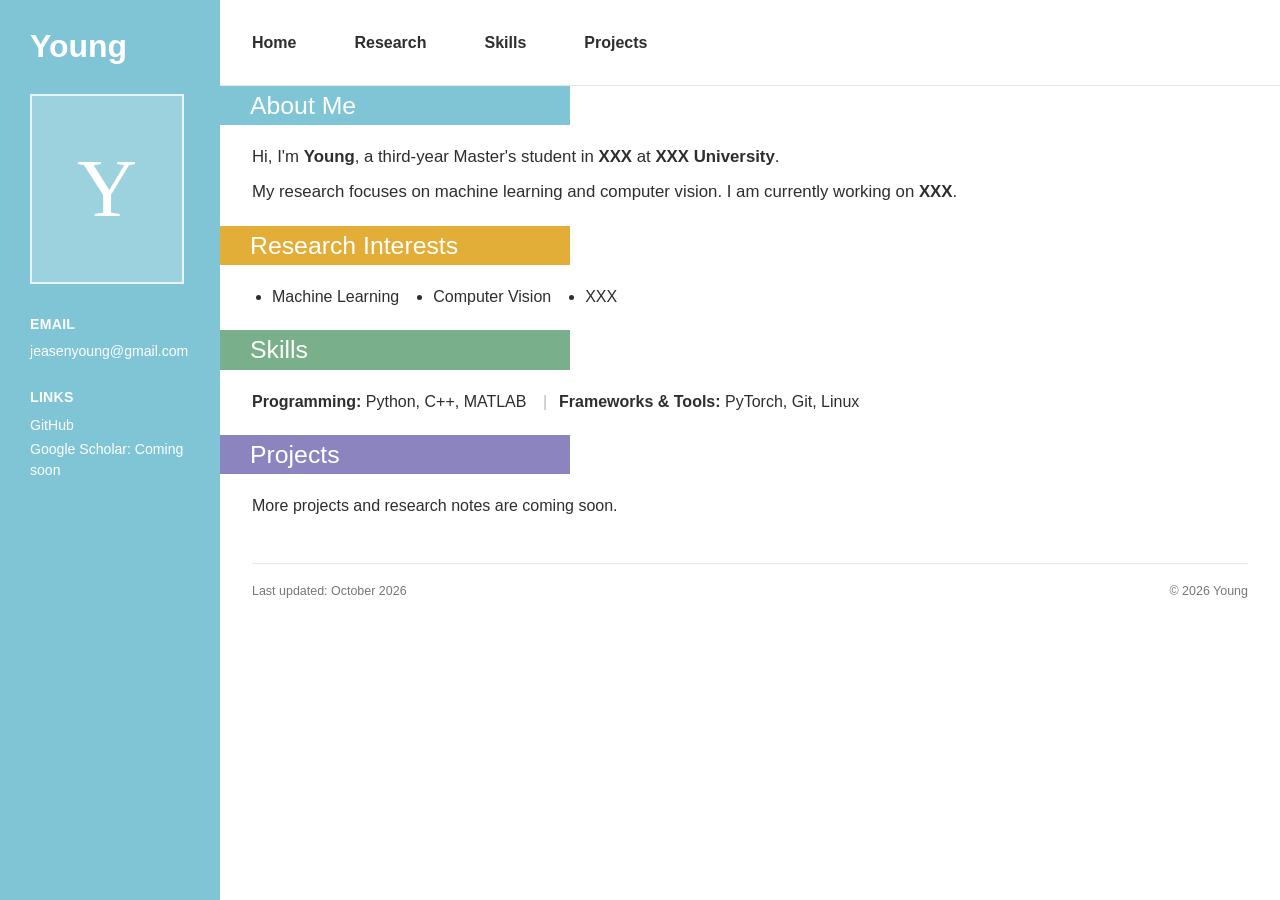
==== index.html @ 322475b1 "修改格式" ====
<!DOCTYPE html>
<html lang="en">
<head>
    <meta charset="UTF-8">
    <meta name="viewport" content="width=device-width, initial-scale=1.0">
    <meta name="description" content="Young's academic homepage — Master's student interested in machine learning and computer vision.">
    <title>Young | Academic Homepage</title>
    <link rel="stylesheet" href="styles.css">
</head>
<body>
    <div class="page">
        <aside class="sidebar">
            <a class="name" href="#home">Young</a>

            <!-- Replace this block with: <img class="portrait" src="avatar.jpg" alt="Portrait of Young"> -->
            <div class="portrait portrait-placeholder" aria-label="Photo placeholder">
                <span>Y</span>
            </div>

            <div class="side-info">
                <h2>Email</h2>
                <a href="mailto:jeasenyoung@gmail.com">jeasenyoung@gmail.com</a>

                <h2>Links</h2>
                <a href="https://github.com/aycJeasn" target="_blank" rel="noreferrer">GitHub</a>
                <span>Google Scholar: Coming soon</span>
            </div>
        </aside>

        <div class="main-column">
            <header class="topbar" id="home">
                <nav aria-label="Main navigation">
                    <a href="#about">Home</a>
                    <a href="#research">Research</a>
                    <a href="#skills">Skills</a>
                    <a href="#projects">Projects</a>
                </nav>
            </header>

            <main>
                <section id="about">
                    <h1>About Me</h1>
                    <div class="section-content intro">
                        <p>
                            Hi, I'm <strong>Young</strong>, a third-year Master's student in
                            <strong>XXX</strong> at <strong>XXX University</strong>.
                        </p>
                        <p>
                            My research focuses on machine learning and computer vision.
                            I am currently working on <strong>XXX</strong>.
                        </p>
                    </div>
                </section>

                <section id="research">
                    <h2>Research Interests</h2>
                    <div class="section-content">
                        <ul class="compact-list">
                            <li>Machine Learning</li>
                            <li>Computer Vision</li>
                            <li>XXX</li>
                        </ul>
                    </div>
                </section>

                <section id="skills">
                    <h2>Skills</h2>
                    <div class="section-content skill-list">
                        <p><strong>Programming:</strong> Python, C++, MATLAB</p>
                        <p><strong>Frameworks &amp; Tools:</strong> PyTorch, Git, Linux</p>
                    </div>
                </section>

                <section id="projects">
                    <h2>Projects</h2>
                    <div class="section-content">
                        <p>More projects and research notes are coming soon.</p>
                    </div>
                </section>
            </main>

            <footer>
                <span>Last updated: October 2026</span>
                <span>© 2026 Young</span>
            </footer>
        </div>
    </div>
</body>
</html>
---- styles.css ----
:root {
    --sidebar: #7fc5d5;
    --research: #e2ae37;
    --skills: #79af8b;
    --projects: #8c84bf;
    --text: #2e2e2e;
    --muted: #777;
    --page: #ffffff;
    --line: #e6e6e6;
}

* {
    box-sizing: border-box;
}

html {
    scroll-behavior: smooth;
}

body {
    margin: 0;
    background: var(--page);
    color: var(--text);
    font-family: Arial, Helvetica, sans-serif;
    font-size: 16px;
    line-height: 1.45;
}

a {
    color: inherit;
    text-decoration: none;
}

a:hover {
    text-decoration: underline;
}

.page {
    display: grid;
    min-height: 100vh;
    grid-template-columns: 220px minmax(0, 1fr);
}

.sidebar {
    min-height: 100vh;
    padding: 30px;
    background: var(--sidebar);
    color: #fff;
}

.name {
    display: block;
    margin-bottom: 30px;
    font-size: 2rem;
    font-weight: 700;
    line-height: 1.05;
}

.portrait {
    display: block;
    width: 154px;
    height: 190px;
    margin-bottom: 30px;
    border: 2px solid rgba(255, 255, 255, 0.75);
    object-fit: cover;
}

.portrait-placeholder {
    display: grid;
    place-items: center;
    background: rgba(255, 255, 255, 0.22);
}

.portrait-placeholder span {
    font-family: Georgia, "Times New Roman", serif;
    font-size: 5.2rem;
}

.side-info {
    display: flex;
    flex-direction: column;
    align-items: flex-start;
    font-size: 0.88rem;
    overflow-wrap: anywhere;
}

.side-info h2 {
    margin: 0 0 5px;
    font-size: 0.88rem;
    letter-spacing: 0.02em;
    text-transform: uppercase;
}

.side-info h2:not(:first-child) {
    margin-top: 24px;
}

.side-info a,
.side-info span {
    margin: 2px 0;
}

.main-column {
    min-width: 0;
}

.topbar {
    display: flex;
    min-height: 86px;
    align-items: center;
    padding: 0 32px;
    border-bottom: 1px solid var(--line);
}

.topbar nav {
    display: flex;
    gap: clamp(28px, 5vw, 58px);
}

.topbar a {
    font-size: 1rem;
    font-weight: 600;
}

main {
    max-width: 1050px;
    padding: 0 32px 24px;
}

section {
    scroll-margin-top: 16px;
}

section h1,
section h2 {
    width: min(350px, calc(100% + 32px));
    margin: 0 0 20px -32px;
    padding: 6px 30px;
    color: #fff;
    font-size: 1.55rem;
    font-weight: 500;
    line-height: 1.1;
}

section h1 {
    background: var(--sidebar);
}

#research h2 {
    background: var(--research);
}

#skills h2 {
    background: var(--skills);
}

#projects h2 {
    background: var(--projects);
}

.section-content {
    padding: 0 0 22px;
}

.section-content p {
    margin: 0 0 10px;
}

.section-content p:last-child {
    margin-bottom: 0;
}

.intro {
    max-width: 850px;
    font-size: 1.05rem;
}

.compact-list {
    display: flex;
    flex-wrap: wrap;
    gap: 8px 34px;
    margin: 0;
    padding-left: 20px;
}

.skill-list p {
    display: inline;
}

.skill-list p + p::before {
    margin: 0 12px;
    color: #bbb;
    content: "|";
}

footer {
    display: flex;
    max-width: 1050px;
    justify-content: space-between;
    gap: 20px;
    margin: 0 32px;
    padding: 18px 0 28px;
    border-top: 1px solid var(--line);
    color: var(--muted);
    font-size: 0.78rem;
}

@media (min-width: 1100px) {
    .sidebar {
        padding-left: 30px;
    }

    .main-column {
        max-width: 1200px;
    }
}

@media (max-width: 700px) {
    .page {
        display: block;
    }

    .sidebar {
        display: grid;
        min-height: auto;
        grid-template-columns: 90px minmax(0, 1fr);
        gap: 14px 20px;
        padding: 24px;
    }

    .name {
        grid-column: 1 / -1;
        margin: 0;
        font-size: 1.7rem;
    }

    .portrait {
        width: 90px;
        height: 112px;
        margin: 0;
    }

    .portrait-placeholder span {
        font-size: 3.2rem;
    }

    .side-info {
        justify-content: center;
        font-size: 0.78rem;
    }

    .side-info h2:not(:first-child) {
        margin-top: 10px;
    }

    .topbar {
        min-height: 62px;
        padding: 0 20px;
        overflow-x: auto;
    }

    .topbar nav {
        gap: 24px;
    }

    .topbar a {
        font-size: 0.9rem;
    }

    main {
        padding: 0 20px 16px;
    }

    section h1,
    section h2 {
        width: calc(100% + 40px);
        margin: 0 0 18px -20px;
        padding: 7px 20px;
        font-size: 1.25rem;
    }

    .section-content {
        padding-bottom: 20px;
    }

    .intro {
        font-size: 0.98rem;
    }

    .compact-list {
        display: block;
    }

    .compact-list li + li {
        margin-top: 5px;
    }

    .skill-list p {
        display: block;
    }

    .skill-list p + p::before {
        content: none;
    }

    footer {
        margin: 0 20px;
        padding-bottom: 22px;
    }
}
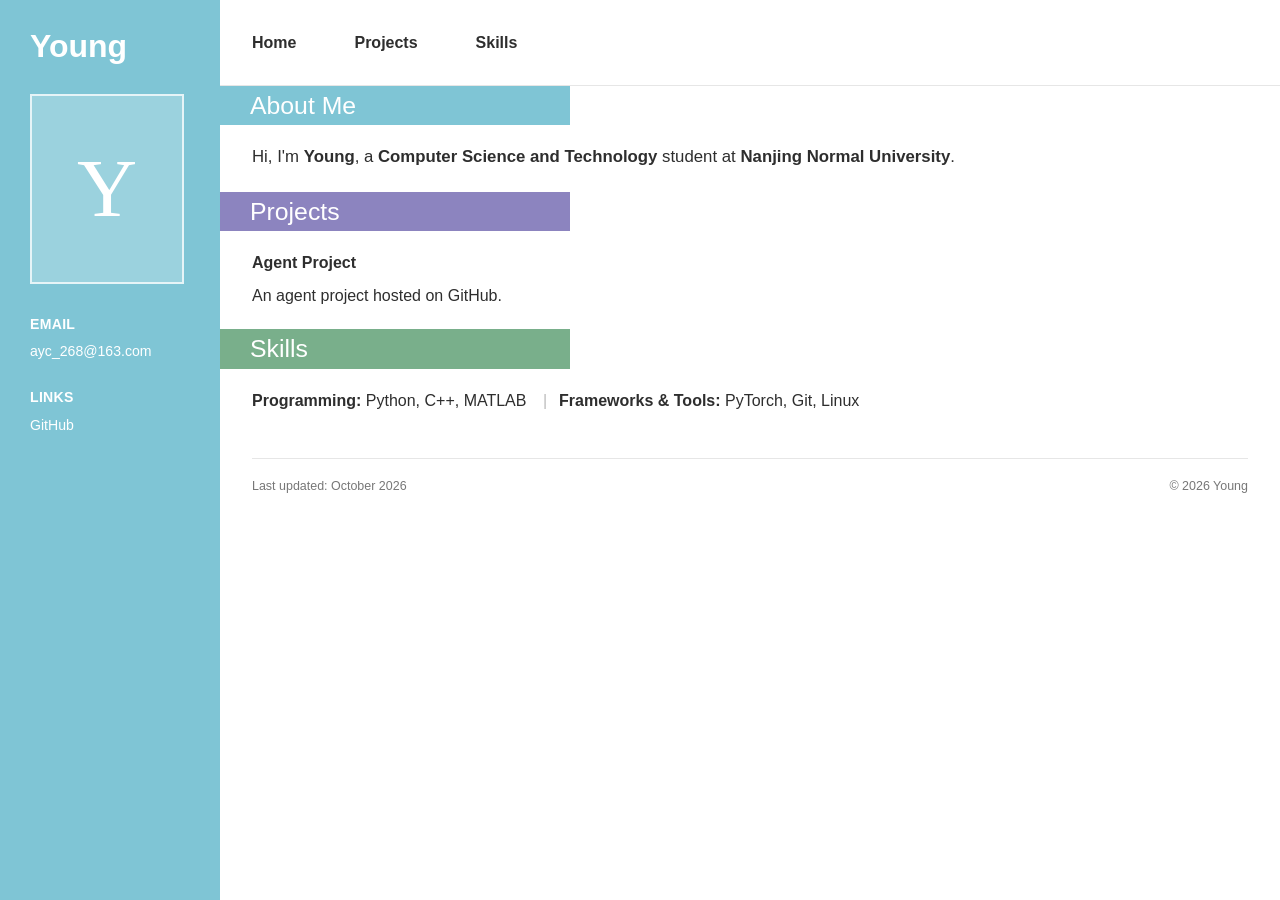
==== commit 0cc8f608: "更新项目链接" ====
--- a/index.html
+++ b/index.html
@@ -3,7 +3,7 @@
 <head>
     <meta charset="UTF-8">
     <meta name="viewport" content="width=device-width, initial-scale=1.0">
-    <meta name="description" content="Young's academic homepage — Master's student interested in machine learning and computer vision.">
+    <meta name="description" content="Young's personal homepage — a Computer Science and Technology student at Nanjing Normal University.">
     <title>Young | Academic Homepage</title>
     <link rel="stylesheet" href="styles.css">
 </head>
@@ -19,11 +19,10 @@
 
             <div class="side-info">
                 <h2>Email</h2>
-                <a href="mailto:jeasenyoung@gmail.com">jeasenyoung@gmail.com</a>
+                <a href="mailto:ayc_268@163.com">ayc_268@163.com</a>
 
                 <h2>Links</h2>
-                <a href="https://github.com/aycJeasn" target="_blank" rel="noreferrer">GitHub</a>
-                <span>Google Scholar: Coming soon</span>
+                <a href="https://github.com/winnielab" target="_blank" rel="noreferrer">GitHub</a>
             </div>
         </aside>
 
@@ -31,9 +30,9 @@
             <header class="topbar" id="home">
                 <nav aria-label="Main navigation">
                     <a href="#about">Home</a>
-                    <a href="#research">Research</a>
+                    <a href="#projects">Projects</a>
                     <a href="#skills">Skills</a>
-                    <a href="#projects">Projects</a>
+                    <!-- <a href="#research">Research</a> -->
                 </nav>
             </header>
 
@@ -42,16 +41,25 @@
                     <h1>About Me</h1>
                     <div class="section-content intro">
                         <p>
-                            Hi, I'm <strong>Young</strong>, a third-year Master's student in
-                            <strong>XXX</strong> at <strong>XXX University</strong>.
-                        </p>
-                        <p>
-                            My research focuses on machine learning and computer vision.
-                            I am currently working on <strong>XXX</strong>.
+                            Hi, I'm <strong>Young</strong>, a <strong>Computer Science and Technology</strong>
+                            student at <strong>Nanjing Normal University</strong>.
                         </p>
                     </div>
                 </section>
 
+                <section id="projects">
+                    <h2>Projects</h2>
+                    <div class="section-content">
+                        <p>
+                            <strong>
+                                <a href="https://github.com/winnielab/agent-repo" target="_blank" rel="noreferrer">Agent Project</a>
+                            </strong>
+                        </p>
+                        <p>An agent project hosted on GitHub.</p>
+                    </div>
+                </section>
+
+                <!-- Temporarily hidden until research interests are ready.
                 <section id="research">
                     <h2>Research Interests</h2>
                     <div class="section-content">
@@ -62,19 +70,13 @@
                         </ul>
                     </div>
                 </section>
+                -->
 
                 <section id="skills">
                     <h2>Skills</h2>
                     <div class="section-content skill-list">
                         <p><strong>Programming:</strong> Python, C++, MATLAB</p>
                         <p><strong>Frameworks &amp; Tools:</strong> PyTorch, Git, Linux</p>
-                    </div>
-                </section>
-
-                <section id="projects">
-                    <h2>Projects</h2>
-                    <div class="section-content">
-                        <p>More projects and research notes are coming soon.</p>
                     </div>
                 </section>
             </main>
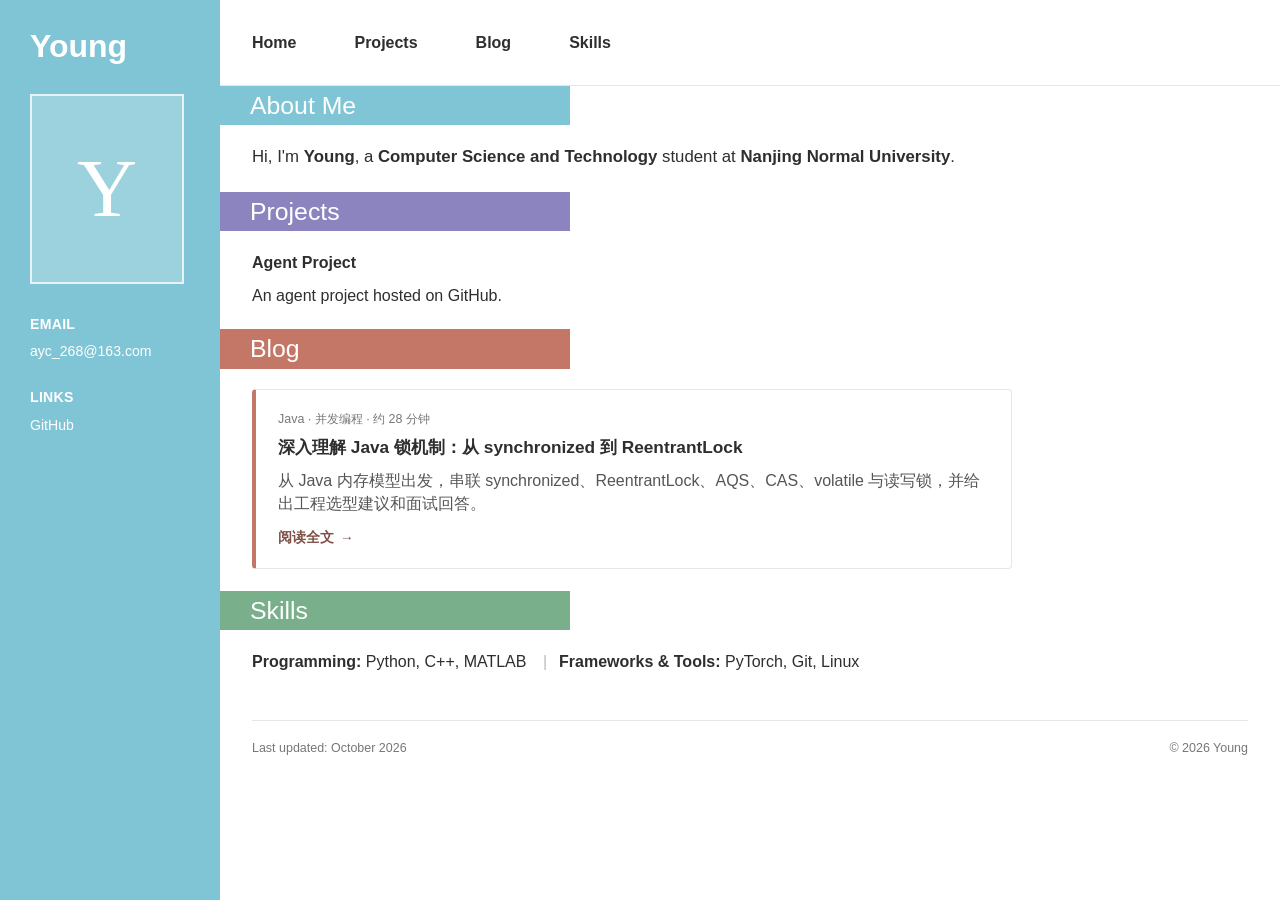
==== commit 02e18ae3: "update blog" ====
--- a/index.html
+++ b/index.html
@@ -31,6 +31,7 @@
                 <nav aria-label="Main navigation">
                     <a href="#about">Home</a>
                     <a href="#projects">Projects</a>
+                    <a href="#blog">Blog</a>
                     <a href="#skills">Skills</a>
                     <!-- <a href="#research">Research</a> -->
                 </nav>
@@ -56,6 +57,20 @@
                             </strong>
                         </p>
                         <p>An agent project hosted on GitHub.</p>
+                    </div>
+                </section>
+
+                <section id="blog">
+                    <h2>Blog</h2>
+                    <div class="section-content">
+                        <article class="blog-card">
+                            <div class="blog-card__meta">Java · 并发编程 · 约 28 分钟</div>
+                            <h3>
+                                <a href="blog/java-locks.html">深入理解 Java 锁机制：从 synchronized 到 ReentrantLock</a>
+                            </h3>
+                            <p>从 Java 内存模型出发，串联 synchronized、ReentrantLock、AQS、CAS、volatile 与读写锁，并给出工程选型建议和面试回答。</p>
+                            <a class="blog-card__link" href="blog/java-locks.html">阅读全文 <span aria-hidden="true">→</span></a>
+                        </article>
                     </div>
                 </section>
 
--- a/styles.css
+++ b/styles.css
@@ -3,6 +3,7 @@
     --research: #e2ae37;
     --skills: #79af8b;
     --projects: #8c84bf;
+    --blog: #c47767;
     --text: #2e2e2e;
     --muted: #777;
     --page: #ffffff;
@@ -158,6 +159,65 @@
     background: var(--projects);
 }
 
+#blog h2 {
+    background: var(--blog);
+}
+
+.blog-card {
+    max-width: 760px;
+    padding: 20px 22px;
+    border: 1px solid var(--line);
+    border-left: 4px solid var(--blog);
+    border-radius: 4px;
+    transition: border-color 160ms ease, transform 160ms ease;
+}
+
+.blog-card:hover {
+    border-color: color-mix(in srgb, var(--blog) 55%, var(--line));
+    transform: translateY(-2px);
+}
+
+.blog-card__meta {
+    margin-bottom: 7px;
+    color: var(--muted);
+    font-size: 0.78rem;
+}
+
+.blog-card h3 {
+    margin: 0 0 9px;
+    font-size: 1.08rem;
+}
+
+.blog-card p {
+    color: #555;
+}
+
+.blog-card__link {
+    display: inline-flex;
+    gap: 6px;
+    align-items: center;
+    color: #805148;
+    font-size: 0.86rem;
+    font-weight: 700;
+}
+
+@media (prefers-color-scheme: dark) {
+    :root {
+        --text: #e6edf3;
+        --muted: #9198a1;
+        --page: #0d1117;
+        --line: #30363d;
+    }
+
+    .blog-card p {
+        color: #b7bec8;
+    }
+
+    .blog-card__link {
+        color: #e09a8b;
+    }
+}
+
 .section-content {
     padding: 0 0 22px;
 }
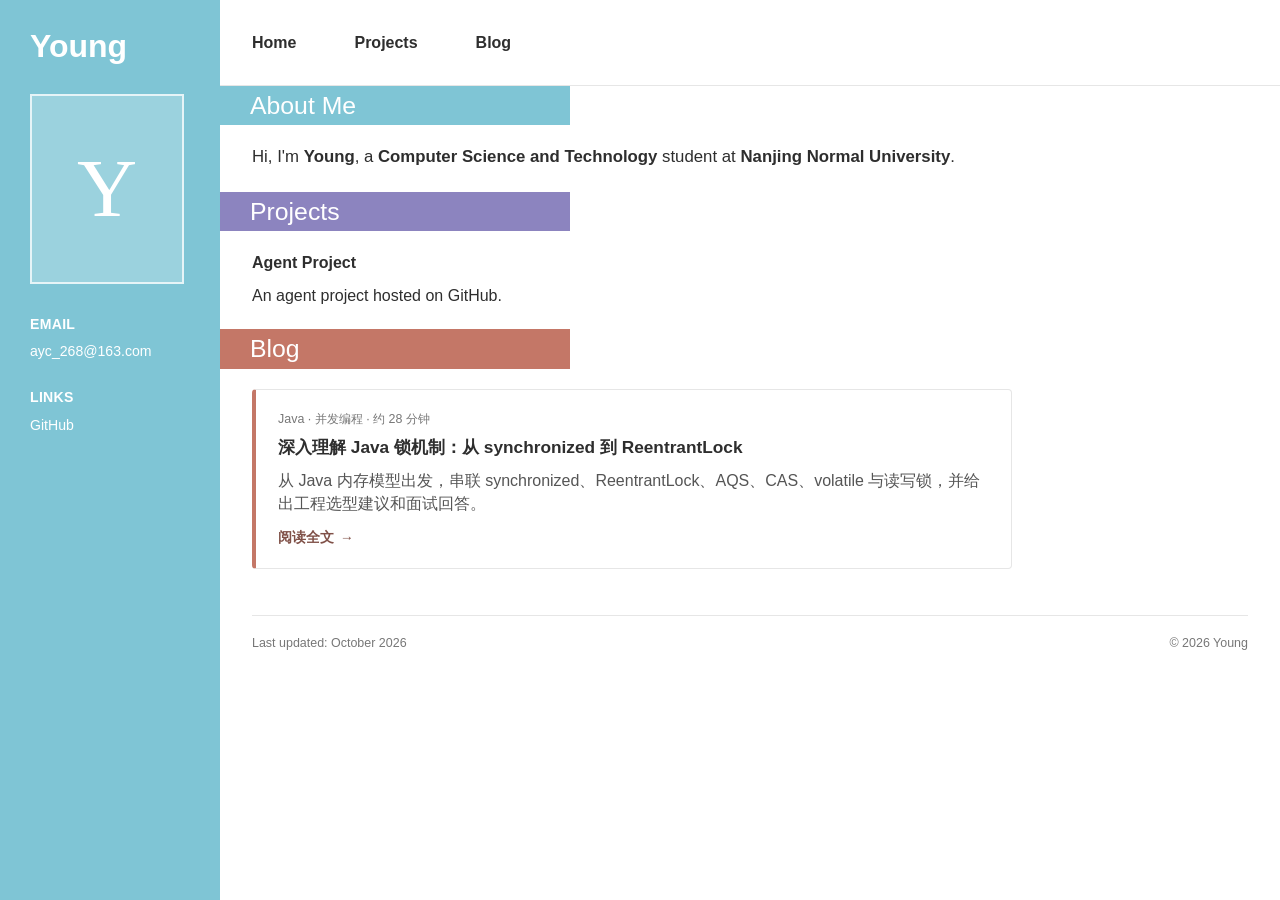
==== commit ed75a497: "update blog" ====
--- a/index.html
+++ b/index.html
@@ -31,8 +31,7 @@
                 <nav aria-label="Main navigation">
                     <a href="#about">Home</a>
                     <a href="#projects">Projects</a>
-                    <a href="#blog">Blog</a>
-                    <a href="#skills">Skills</a>
+                    <a href="blog/index.html">Blog</a>
                     <!-- <a href="#research">Research</a> -->
                 </nav>
             </header>
@@ -87,13 +86,6 @@
                 </section>
                 -->
 
-                <section id="skills">
-                    <h2>Skills</h2>
-                    <div class="section-content skill-list">
-                        <p><strong>Programming:</strong> Python, C++, MATLAB</p>
-                        <p><strong>Frameworks &amp; Tools:</strong> PyTorch, Git, Linux</p>
-                    </div>
-                </section>
             </main>
 
             <footer>
--- a/styles.css
+++ b/styles.css
@@ -1,7 +1,6 @@
 :root {
     --sidebar: #7fc5d5;
     --research: #e2ae37;
-    --skills: #79af8b;
     --projects: #8c84bf;
     --blog: #c47767;
     --text: #2e2e2e;
@@ -151,10 +150,6 @@
     background: var(--research);
 }
 
-#skills h2 {
-    background: var(--skills);
-}
-
 #projects h2 {
     background: var(--projects);
 }
@@ -241,16 +236,6 @@
     gap: 8px 34px;
     margin: 0;
     padding-left: 20px;
-}
-
-.skill-list p {
-    display: inline;
-}
-
-.skill-list p + p::before {
-    margin: 0 12px;
-    color: #bbb;
-    content: "|";
 }
 
 footer {
@@ -355,14 +340,6 @@
         margin-top: 5px;
     }
 
-    .skill-list p {
-        display: block;
-    }
-
-    .skill-list p + p::before {
-        content: none;
-    }
-
     footer {
         margin: 0 20px;
         padding-bottom: 22px;
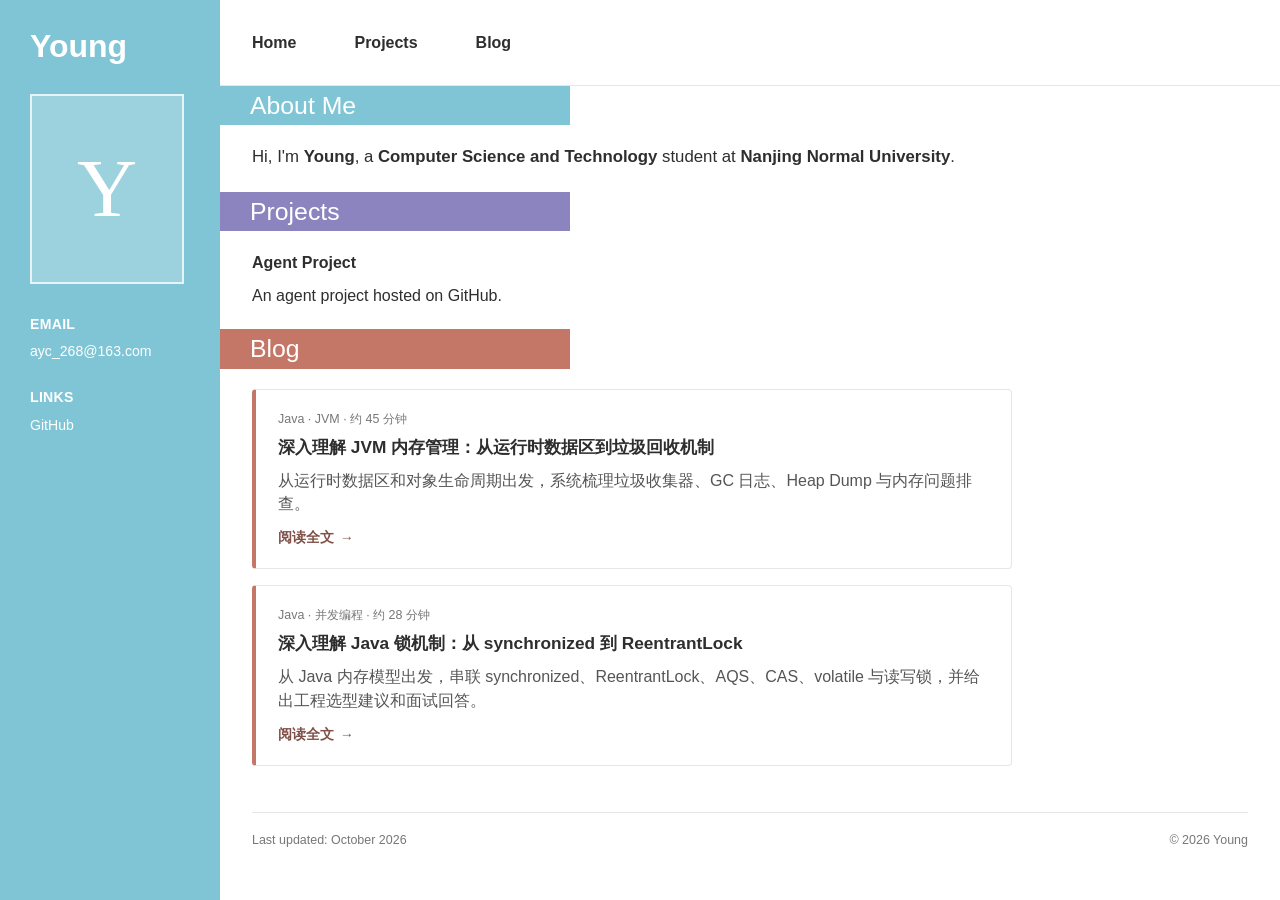
==== commit 613b1e3b: "update blog" ====
--- a/index.html
+++ b/index.html
@@ -31,7 +31,7 @@
                 <nav aria-label="Main navigation">
                     <a href="#about">Home</a>
                     <a href="#projects">Projects</a>
-                    <a href="blog/index.html">Blog</a>
+                    <a href="/blog/index.html">Blog</a>
                     <!-- <a href="#research">Research</a> -->
                 </nav>
             </header>
@@ -63,12 +63,20 @@
                     <h2>Blog</h2>
                     <div class="section-content">
                         <article class="blog-card">
+                            <div class="blog-card__meta">Java · JVM · 约 45 分钟</div>
+                            <h3>
+                                <a href="/blog/jvm-memory-management.html">深入理解 JVM 内存管理：从运行时数据区到垃圾回收机制</a>
+                            </h3>
+                            <p>从运行时数据区和对象生命周期出发，系统梳理垃圾收集器、GC 日志、Heap Dump 与内存问题排查。</p>
+                            <a class="blog-card__link" href="/blog/jvm-memory-management.html">阅读全文 <span aria-hidden="true">→</span></a>
+                        </article>
+                        <article class="blog-card">
                             <div class="blog-card__meta">Java · 并发编程 · 约 28 分钟</div>
                             <h3>
-                                <a href="blog/java-locks.html">深入理解 Java 锁机制：从 synchronized 到 ReentrantLock</a>
+                                <a href="/blog/java-locks.html">深入理解 Java 锁机制：从 synchronized 到 ReentrantLock</a>
                             </h3>
                             <p>从 Java 内存模型出发，串联 synchronized、ReentrantLock、AQS、CAS、volatile 与读写锁，并给出工程选型建议和面试回答。</p>
-                            <a class="blog-card__link" href="blog/java-locks.html">阅读全文 <span aria-hidden="true">→</span></a>
+                            <a class="blog-card__link" href="/blog/java-locks.html">阅读全文 <span aria-hidden="true">→</span></a>
                         </article>
                     </div>
                 </section>
--- a/styles.css
+++ b/styles.css
@@ -172,6 +172,10 @@
     transform: translateY(-2px);
 }
 
+.blog-card + .blog-card {
+    margin-top: 16px;
+}
+
 .blog-card__meta {
     margin-bottom: 7px;
     color: var(--muted);
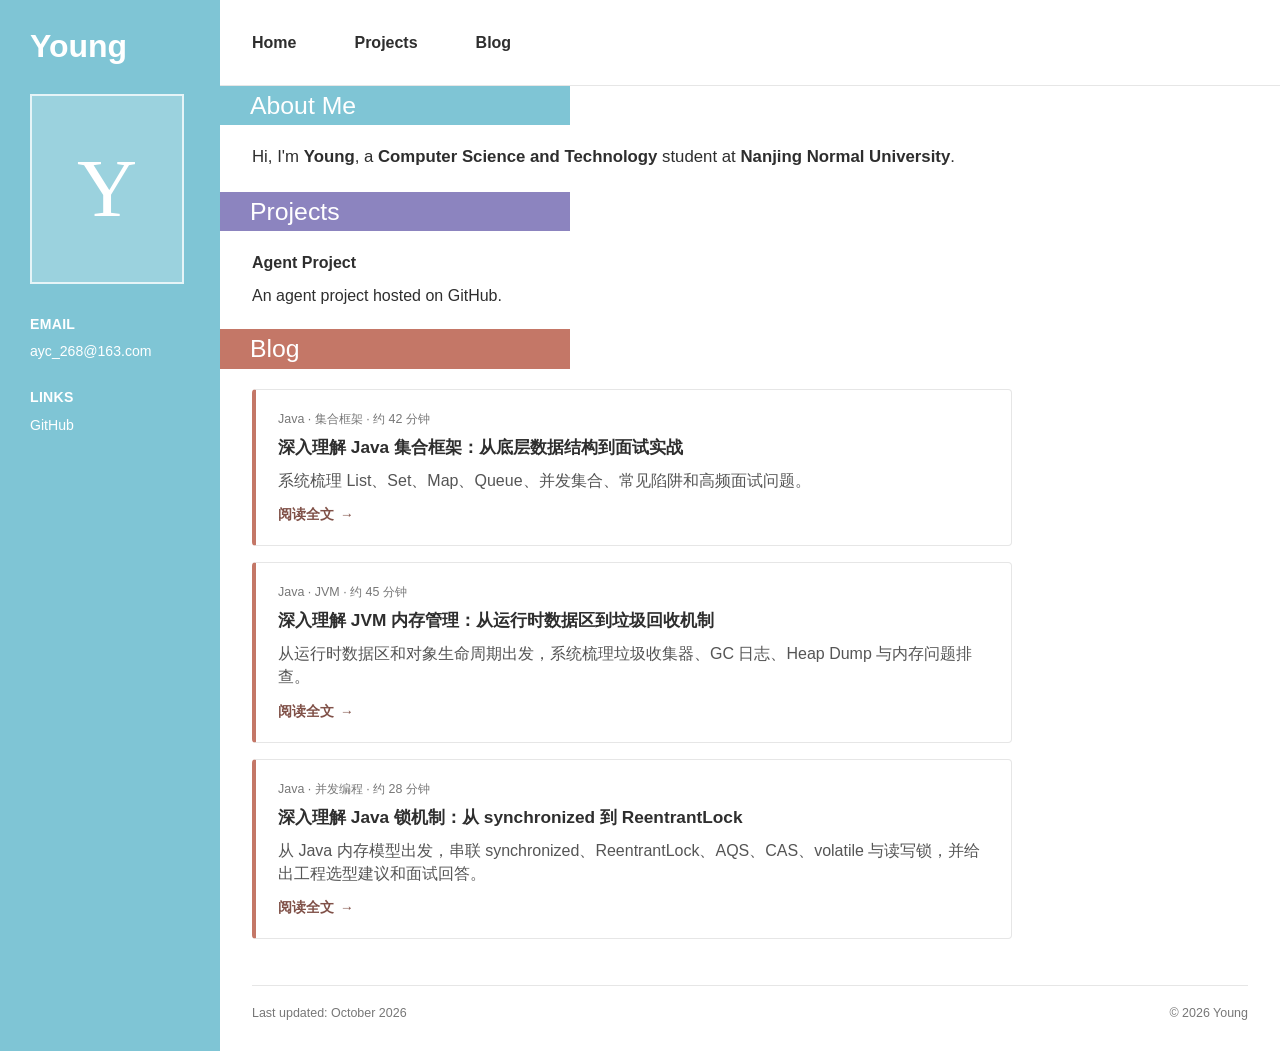
==== commit baf8faff: "update blog" ====
--- a/index.html
+++ b/index.html
@@ -63,6 +63,14 @@
                     <h2>Blog</h2>
                     <div class="section-content">
                         <article class="blog-card">
+                            <div class="blog-card__meta">Java · 集合框架 · 约 42 分钟</div>
+                            <h3>
+                                <a href="/blog/java-collections.html">深入理解 Java 集合框架：从底层数据结构到面试实战</a>
+                            </h3>
+                            <p>系统梳理 List、Set、Map、Queue、并发集合、常见陷阱和高频面试问题。</p>
+                            <a class="blog-card__link" href="/blog/java-collections.html">阅读全文 <span aria-hidden="true">→</span></a>
+                        </article>
+                        <article class="blog-card">
                             <div class="blog-card__meta">Java · JVM · 约 45 分钟</div>
                             <h3>
                                 <a href="/blog/jvm-memory-management.html">深入理解 JVM 内存管理：从运行时数据区到垃圾回收机制</a>
